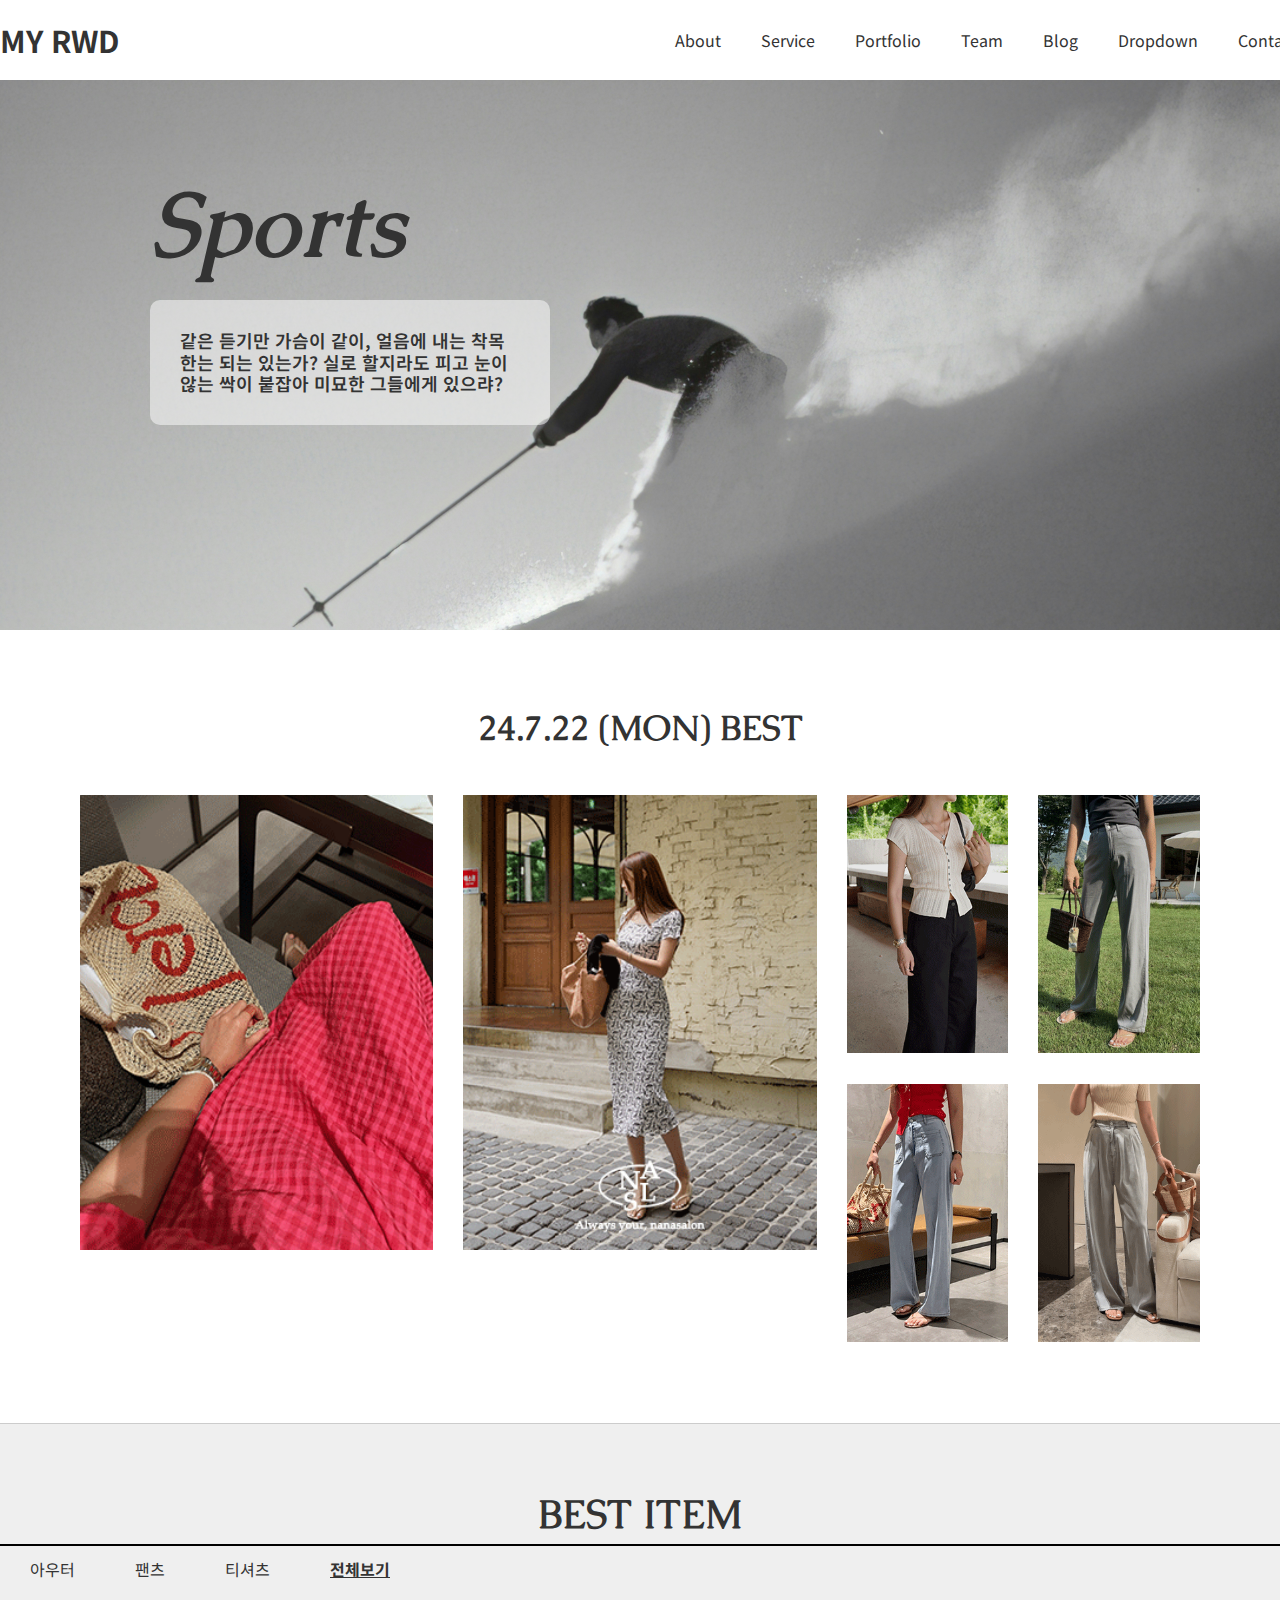
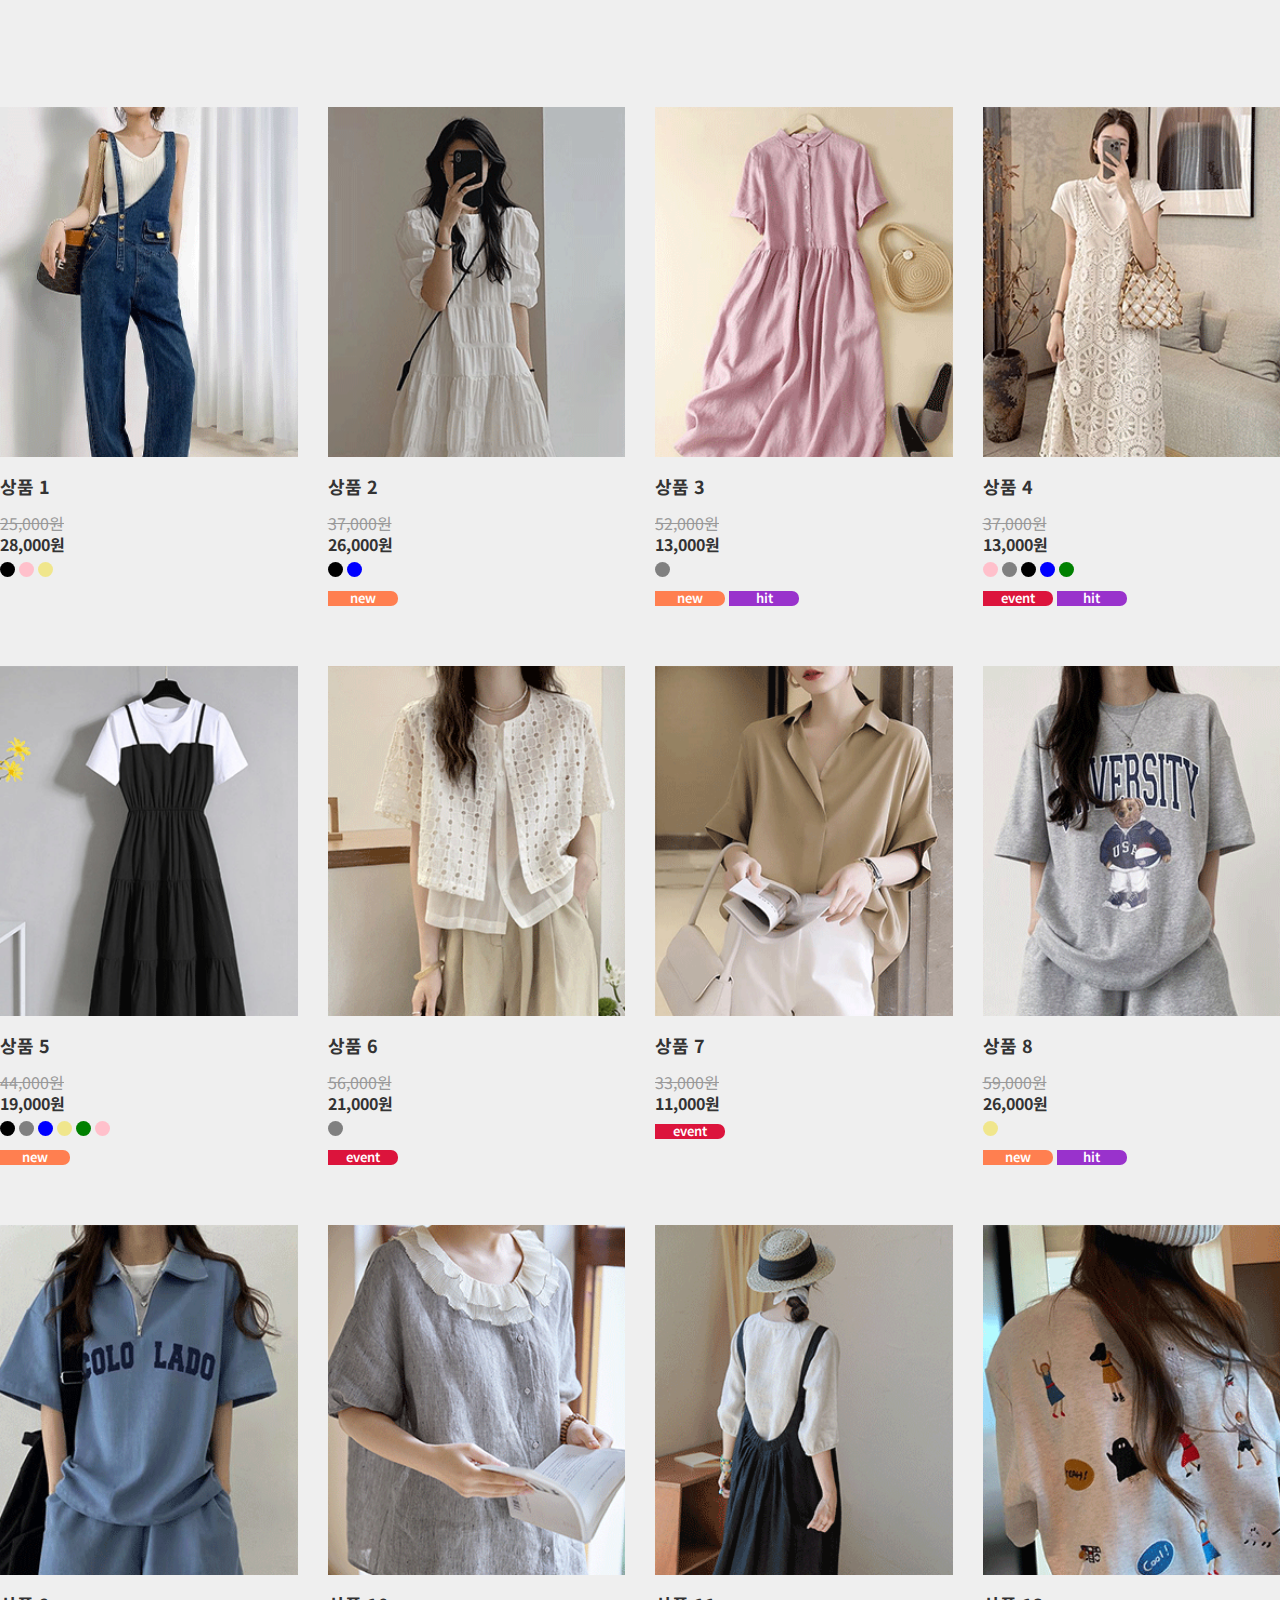
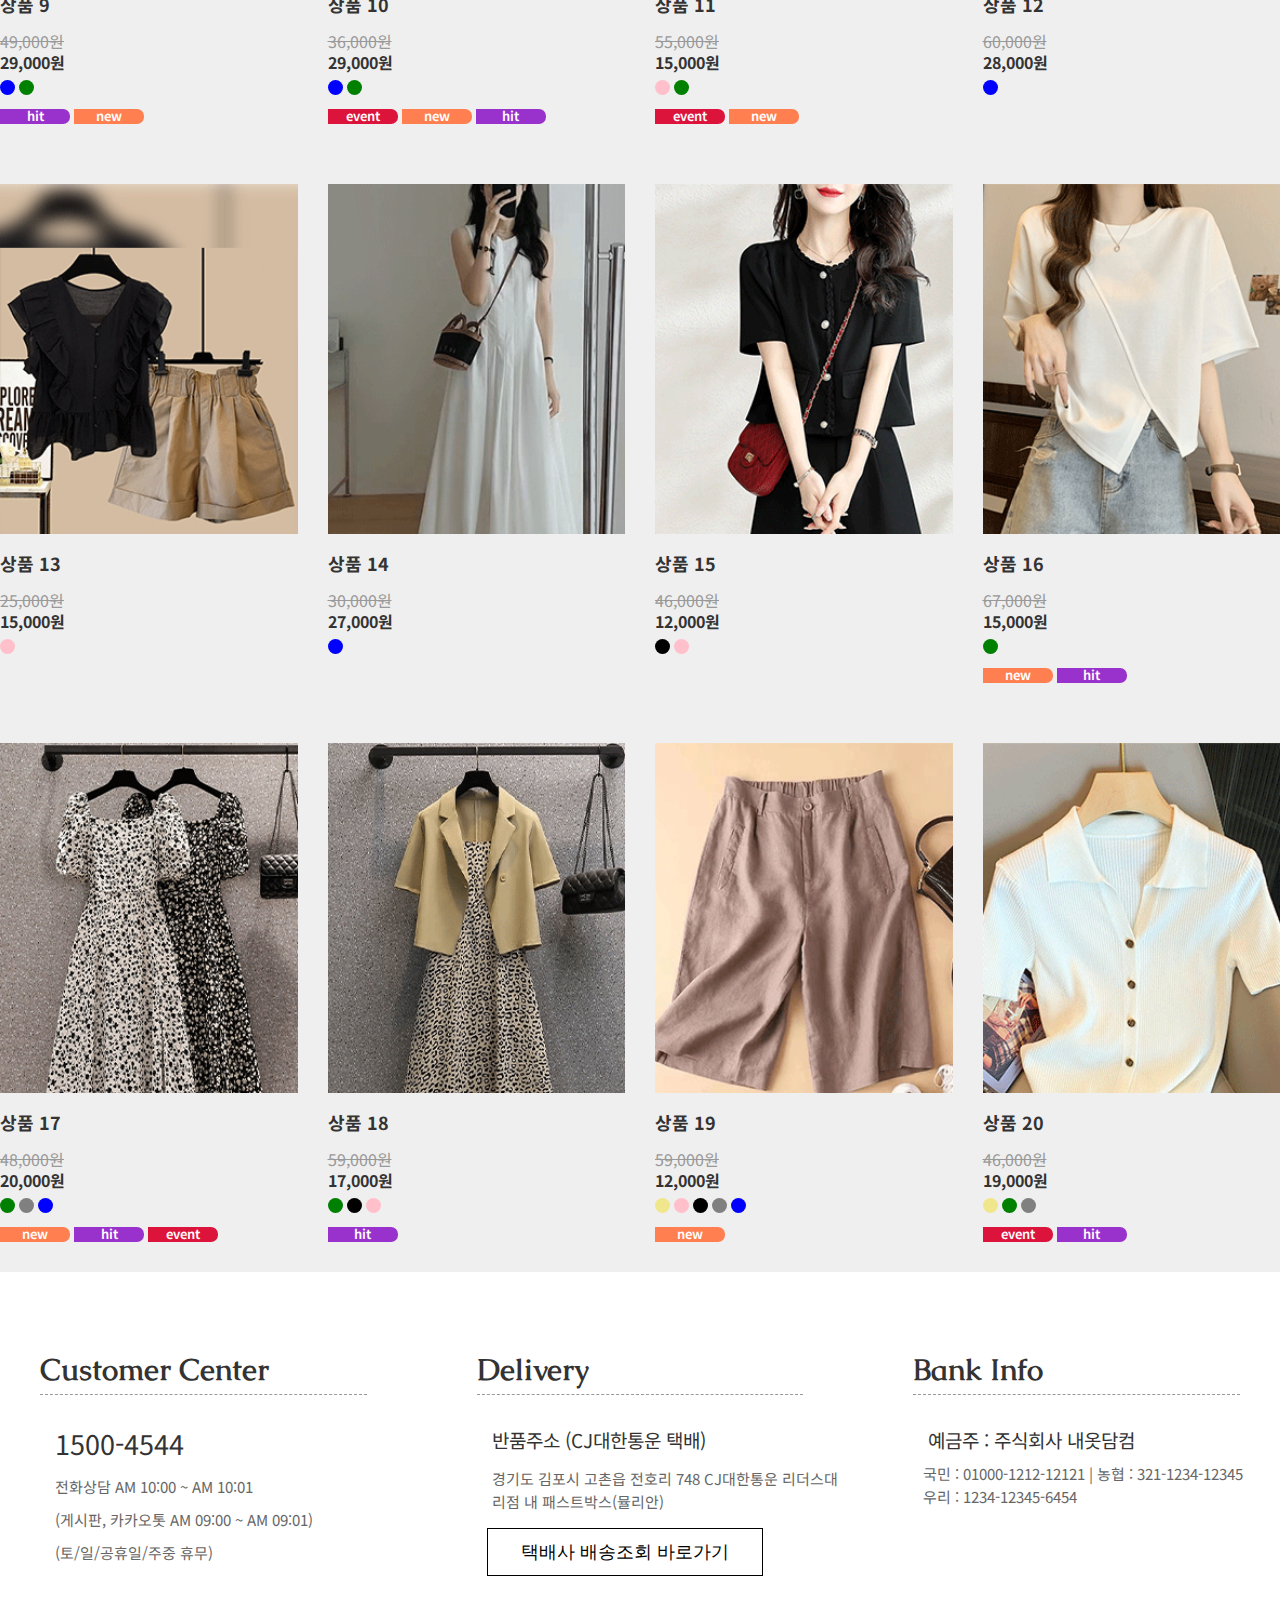
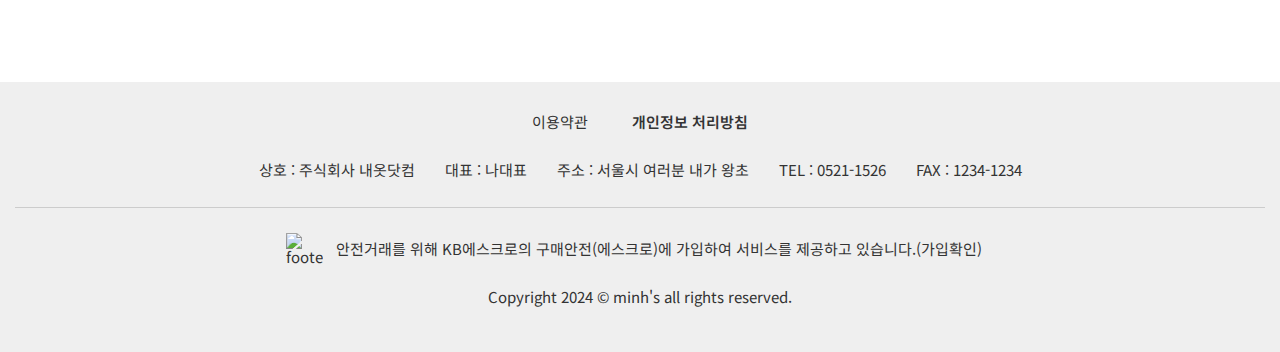
==== index.html @ 1dd66e6c "0806 web03" ====
<!DOCTYPE html>
<html lang="ko">
<head>
    <meta charset="UTF-8">
    <meta name="viewport" content="width=device-width, initial-scale=1.0">
    <title>반응형웹</title>
    <link rel="stylesheet" href="css/reset.css">
    <link href="https://fonts.googleapis.com/css2?family=Caudex:ital,wght@0,400;0,700;1,400;1,700&family=Noto+Sans+KR:wght@100..900&display=swap" rel="stylesheet">
    <link rel="stylesheet" href="css/grid.css">
    <link rel="stylesheet" href="css/style.css">
</head>
<body>
   <header>
       <div class="container">
           <div class="row">
               <div class="col-6"><a href="#" class="logo">MY RWD</a></div>
               <nav class="col-6 right-nav">
                  <div class="hamb" onclick="viewSub(this);">
                    <span class="bar1"></span>
                    <span class="bar2"></span>
                    <span class="bar3"></span>
                   </div>
                   <ul class="gnb flex" id="gnb">
                      <li><a href="#" class="active">About</a></li>
                      <li><a href="#">Service</a></li>
                      <li><a href="#">Portfolio</a></li>
                      <li><a href="#">Team</a></li>
                      <li><a href="#">Blog</a></li>
                      <li><a href="#">Dropdown</a></li>
                      <li><a href="#">Contact</a></li>
                   </ul>

               </nav>
           </div>
       </div>
   </header>
   <div class="hero container">
       <div class="hero-in">
          <div class="banner-box">
             <img src="images/0001.jpg" alt="스포츠1">
             <h1 class="caudex-bold-italic">Sports</h1>
             <p>같은 듣기만 가슴이 같이, 얼음에 내는 착목한는 되는 있는가? 실로 할지라도 피고 눈이 않는 싹이 붙잡아 미묘한 그들에게 있으랴? </p>
          </div> 
          <div class="banner-box">
            <img src="images/0002.jpg" alt="스포츠2">
            <h1 class="caudex-bold-italic">Sports</h1>
            <p>같은 듣기만 가슴이 같이, 얼음에 내는 착목한는 되는 있는가? 실로 할지라도 피고 눈이 않는 싹이 붙잡아 미묘한 그들에게 있으랴? </p>
          </div> 
          <div class="banner-box">
            <img src="images/0003.jpg" alt="스포츠3">
            <h1 class="caudex-bold-italic">Sports</h1>
            <p>같은 듣기만 가슴이 같이, 얼음에 내는 착목한는 되는 있는가? 실로 할지라도 피고 눈이 않는 싹이 붙잡아 미묘한 그들에게 있으랴? </p>
    
          </div> 
          <div class="banner-box">
            <img src="images/0004.jpg" alt="스포츠4">
            <h1 class="caudex-bold-italic">Sports</h1>
            <p>같은 듣기만 가슴이 같이, 얼음에 내는 착목한는 되는 있는가? 실로 할지라도 피고 눈이 않는 싹이 붙잡아 미묘한 그들에게 있으랴? </p>
    
          </div> 
          <div class="banner-box">
            <img src="images/0005.jpg" alt="스포츠5">
            <h1 class="caudex-bold-italic">Sports</h1>
            <p>같은 듣기만 가슴이 같이, 얼음에 내는 착목한는 되는 있는가? 실로 할지라도 피고 눈이 않는 싹이 붙잡아 미묘한 그들에게 있으랴? </p>
    
          </div> 
       </div> 
   </div>
   <section class="best-date">
      <h1 class="bdate">24.7.22 (MON) BEST</h1>
      <div class="container">
         <div class="row">
             <div class="col-4 col-m12 m-mb30">
                <img src="images/0190000011493.gif" alt="001">
                <div class="best-text">
                    <h1>그냥상품</h1>
                    <p>엄청난 그냥 상품 입니다. 가격은 그냥</p>
                    <p>230,000원</p>
                </div>
             </div>
             <div class="col-4 col-m12 m-mb30">
                <img src="images/0190000013443.gif" alt="002">
             </div>
             <div class="col-4 col-m12 m-mb30">
                <div class="row">
                    <div class="col-6"><img src="images/0220010014543.gif" alt="1"></div>
                    <div class="col-6"><img src="images/0230010019233.gif" alt="2"></div>
                    <div class="col-6"><img src="images/0230010020293.gif" alt="3"></div>
                    <div class="col-6"><img src="images/0230010020383.gif" alt="4"></div>
                </div>
             </div>
         </div>
      </div>
   </section>
   <section class="list">
      <div class="container">
         <h1 class="list-title caudex-bold">BEST ITEM</h1>
         <ul class="list-ul">
            <li><a href="#" onClick="filterProducts(event, '아우터')">아우터</a></li>
            <li><a href="#" onClick="filterProducts(event, '팬츠')">팬츠</a></li>
            <li><a href="#" onClick="filterProducts(event, '티셔츠')">티셔츠</a></li>
            <li><a href="#" class="active" onClick="filterProducts(event, '전체보기')">전체보기</a></li>
         </ul>
         <div class="row mt-60" id="pdlist">
            <div class="col-3 col-m6 my-30">
               <div class="pdbox">
                  <a href="#" class="pd-link">
                     <img src="images/pd/001.gif" alt="001">
                  </a>
                     <h4 class="pd-title"><a href="#">티엘 쉬폰소매 블라우스</a></h4>
                     <p><del>49,800원</del></p>
                     <p>39,000원</p>
                     <div class="colorbox">
                        <span class="white"></span>
                        <span class="blue"></span>
                        <span class="khaki"></span>
                     </div>
                     <div class="banner-icon">
                        <span class="new"></span>
                        <span class="hit"></span>
                        <span class="event"></span>
                     </div>
               </div>   
            </div>
            <div class="col-3 col-m6">
               aa
            </div>
            <div class="col-3 col-m6">
               aa
            </div>
            <div class="col-3 col-m6">
               aa
            </div>
         </div>
      </div>      
   </section>
   <section class="customer container mt-60 m-mb30">
      <div class="row">
         <div class="col-4 col-m12">
            <h1 class="customer-title caudex-bold">Customer Center</h1>
            <p class="tel"><a href="tel:1500-4544">1500-4544</a></p>
            <div class="text-text">
               <p>전화상담 AM 10:00 ~ AM 10:01</p>
               <p>(게시판, 카카오톳 AM 09:00 ~ AM 09:01)</p>
               <p>(토/일/공휴일/주중 휴무)</p>
            </div>
         </div>
         <div class="col-4 col-m12">
            <h1 class="customer-title caudex-bold">Delivery</h1>
            <p class="big-text">반품주소 (CJ대한통운 택배)</p>
            <p class="text-text">경기도 김포시 고촌읍 전호리 748 CJ대한통운 리더스대리점 내 패스트박스(뮬리안)</p> 
            <button type="button">택배사 배송조회 바로가기</button>
         </div>
        
         <div class="col-4 col-m12">
            <h1 class="customer-title caudex-bold">Bank Info</h1>
            <p class="big-text">예금주 : 주식회사 내옷담컴</p>
            <div class="text-text">
               국민 : 01000-1212-12121 | 농협 : 321-1234-12345 <br>
               우리 : 1234-12345-6454
            </div>
         </div>
      </div>
   </section>
   <footer class="col-12 col-m12">
      <nav class="footer-nav">
         <a href="#">이용약관</a>
         <a href="#">개인정보 처리방침</a>
      </nav>
      <div class="info">
         <span>상호 : 주식회사 내옷닷컴</span>
         <span>대표 : 나대표</span>
         <span>주소 : 서울시 여러분 내가 왕초</span>
         <span>TEL : 0521-1526</span>
         <span>FAX : 1234-1234</span>
      </div>
      <div class="escrow">
         <img src="../web03/images/footer.jpg" alt="footer">
         <span>안전거래를 위해 KB에스크로의 구매안전(에스크로)에 가입하여 서비스를 제공하고 있습니다.<a href="">(가입확인)</a></span>
      </div>
      <p class="copyright">Copyright 2024 &copy; minh's all rights reserved.</p>
   </footer>
   <script src="js/script.js"></script>
</body>
</html>
---- css/grid.css ----
*{ box-sizing:border-box;}
.container{
    width:1330px;
    max-width:100%;
    margin-left:auto;
    margin-right:auto;
}
.row{
    margin-left:-15px;
    margin-right:-15px;
    display:flex;
    flex-wrap:wrap;
}
[class^="col"]{
    padding-left:15px;
    padding-right:15px;
    position:relative;
}
.col-1{
    flex: 0 0 auto;
    width:8.333333%;
}
.col-2{
    flex: 0 0 auto;
    width:16.6666667%;
}
.col-3{
    flex: 0 0 auto;
    width: 25%;
}
.col-4{
    flex: 0 0 auto;
    width:33.33333333%;
}
.col-5{
    flex: 0 0 auto;
    width:41.66666667%;
}
.col-6{
    flex: 0 0 auto;
    width:50%;
}
.col-7{
    flex: 0 0 auto;
    width:58.333333%;
}
.col-8{
    flex: 0 0 auto;
    width:66.66666667%;
}
.col-9{
    flex: 0 0 auto;
    width:75%;
}
.col-10{
    flex: 0 0 auto;
    width:83.3333333%;
}
.col-11{
    flex: 0 0 auto;
    width:91.666666667%;
}
.col-12{
    flex: 0 0 auto;
    width:100%;
}
.offset-1{
    margin-left:8.333333%;
}
.offset-2{
    margin-left:16.666667%;
}
.offset-3{
    margin-left:25%;
}
.offset-4{
    margin-left:33.333333333%;
}
.offset-5{
    margin-left:41.6666667%;
}
.offset-6{
    margin-left:50%;
}
.offset-7{
    margin-left:58.333333%;
}
.offset-8{
    margin-left:66.66666667%;
}
.offset-9{
    margin-left:75%;
}
.offset-10{
    margin-left:83.333333%;
}
.offset-11{
    margin-left:91.66666667%;
}

.d-flex{
    display:flex;
}
.justify-content-between{
    justify-content: space-between;
}
.justify-content-around{
    justify-content: space-around;
}
.justify-content-end{
    justify-content: flex-end;
}
.align-items-center{
    align-items: center;
}
.text-center{
    text-align:center;
}

@media screen and (max-width: 768px) {
    .col-m1{
        flex: 0 0 auto;
        width:8.333333%;
    }
    .col-m2{
        flex: 0 0 auto;
        width:16.6666667%;
    }
    .col-m3{
        flex: 0 0 auto;
        width: 25%;
    }
    .col-m4{
        flex: 0 0 auto;
        width:33.33333333%;
    }
    .col-m5{
        flex: 0 0 auto;
        width:41.66666667%;
    }
    .col-m6{
        flex: 0 0 auto;
        width:50%;
    }
    .col-m7{
        flex: 0 0 auto;
        width:58.333333%;
    }
    .col-m8{
        flex: 0 0 auto;
        width:66.66666667%;
    }
    .col-m9{
        flex: 0 0 auto;
        width:75%;
    }
    .col-m10{
        flex: 0 0 auto;
        width:83.3333333%;
    }
    .col-m11{
        flex: 0 0 auto;
        width:91.666666667%;
    }
    .col-m12{
        flex: 0 0 auto;
        width:100%;
    }
    .offset-m1{
        margin-left:8.333333%;
    }
    .offset-m2{
        margin-left:16.666667%;
    }
    .offset-m3{
        margin-left:25%;
    }
    .offset-m4{
        margin-left:33.333333333%;
    }
    .offset-m5{
        margin-left:41.6666667%;
    }
    .offset-m6{
        margin-left:50%;
    }
    .offset-m7{
        margin-left:58.333333%;
    }
    .offset-m8{
        margin-left:66.66666667%;
    }
    .offset-m9{
        margin-left:75%;
    }
    .offset-m10{
        margin-left:83.333333%;
    }
    .offset-m11{
        margin-left:91.66666667%;
    }

}
---- css/style.css ----
body{
    margin:0;
    font-family: "Noto Sans KR", sans-serif;
    color:#333;
}
a{
    text-decoration: none;
    color:#333;
}
a.logo{
    display:block;
    font-size:30px;
    font-weight:bold;
    line-height:80px;
}
.gnb{
    display:flex;
}
.mt-60{
    margin-top:60px;
}
.my-30{
    margin-top:30px;
    margin-bottom:30px;
}
ul.gnb{
    justify-content: space-between;
    position:static;
}
ul.gnb>li>a{
    display:block;
    margin:20px 0;
    line-height:20px;
    padding:10px 20px;
    transition:all 300ms;
    border-radius:10px;
}
ul.gnb>li>a:hover{
    background:lightblue;
    font-weight:600;
}
/** 햄버거 메뉴 **/
.hamb{
    width:25px;
    display:none;
}
.hamb span{
    display:block;
    height:2px;
    background:#000;
    border-radius:2px;
    margin-bottom:5px;
    cursor:pointer;
}

.change .bar1{
    transform: translate(0, 7px) rotate(-45deg);
 }
 .change .bar2{
     opacity:0;
 }
 .change .bar3{
    transform: translate(0, -7px) rotate(45deg);
 }

/************* hero page **********************/
.hero{
    height:550px;
    overflow:hidden;
    position:relative;
}
.hero-in{
    width:6650px;
    height:550px;
    position:absolute;
    top:0;
    left:0;
}
.ani{
  animation: slides 0.4s ease-in-out;
  animation-fill-mode: forwards;
}
.banner-box{
    width:1330px;
    height:550px;
    float:left;
    position:relative;
}
.banner-box img{
    max-width: 100%;
    position:absolute;
    top:0;
    left:0;
    z-index:-1;
}
.banner-box h1{
    font-size:90px;
    margin:100px 0 30px 150px;
}
.banner-box p {
    padding:30px;
    background:rgba(255,255,255,0.5);
    width:400px;
    margin-left:150px;
    font-size:18px;
    font-weight:600;
    line-height:1.2;
    border-radius:10px;
}

/********** SECTION best-date ******************/
section.best-date{
    padding:80px;
    /* background-color:#F3EFE9; */
}
.bdate{
    font-size:35px;
    font-weight:700;
    font-family: "Caudex", serif;
    text-align:center;
    margin-bottom:50px;
}

.best-date img{
    width:100%;
    cursor:pointer;
}
.best-date .col-6:first-child, 
.best-date .col-6:nth-child(2){
   margin-bottom:30px;
}
.best-date .col-6 img{
    height:258px;
    width:100%;
    object-fit:cover;
}
.best-date .col-4, .best-date .col-6{
    overflow:hidden;
} 
.best-date .col-4 img, .best-date .col-6 img{
    transition: all 500ms;
} 
.best-date .col-4:hover>img, .best-date .col-6:hover img{
    opacity:0.6;
} 
.best-text{
    margin-left:15px;
    margin-right:15px;
    width:calc(100% - 30px);
    position:absolute;
    background:rgba(255,255,255,0.8);
    left:0;
    bottom:-130px;
    padding:40px;
    transition: all 500ms;
}
.best-date .col-4:hover .best-text{
    bottom:0px;
}

/* #################LIST######################### */
.list{
    background-color:#efefef;
    border-top:1px solid #ccc;
    padding-top:60px;
}
.list-title{
    margin-bottom:15px;
    text-align:center;
    font-size:40px;
    line-height:1.5;
    border-bottom:2px solid #000; 
}
.list-ul{
    display: flex;
    padding-left:15px;
    padding-bottom:40px;
}
.list-ul li{
    margin-right:30px;
}
.list-ul li a{
    padding: 5px 15px;
}
.list-ul li a:hover,
.list-ul li a.active{
    font-weight:700;
    text-decoration: underline;
}

/*** 디자인 폰트 ***/
.caudex-regular {
    font-family: "Caudex", serif;
    font-weight: 400;
    font-style: normal;
  }
  
  .caudex-bold {
    font-family: "Caudex", serif;
    font-weight: 700;
    font-style: normal;
  }
  
  .caudex-regular-italic {
    font-family: "Caudex", serif;
    font-weight: 400;
    font-style: italic;
  }
  
  .caudex-bold-italic {
    font-family: "Caudex", serif;
    font-weight: 700;
    font-style: italic;
  }
  
.pdbox img{
    width:100%;
}
.pd-link{
    height: 350px;
    overflow:hidden;
    display:block;
}
.pd-title a{
    display:block;
    margin: 20px 0;
    font-size:18px;
    font-weight:700;
}
.pdbox p del{
    color:#999;
    font-weight:400;
}
.pdbox p{
    margin-bottom: 5px;
    font-weight:700;
}

.colorbox{
    padding:0;
    margin-top:10px;
}
.colorbox span{
    display:inline-block;
    width:15px;
    height:15px;
    border-radius:50%;
}
.colorbox .white{
   border:1px solid #999;
}
.colorbox .black{
    background:#000;
 }
 .colorbox .green{
    background: green;
 }
 .colorbox .gray{
    background: gray;
 }
 .colorbox .pink{
    background:pink;
 }
 .colorbox .khaki{
    background:khaki;
 }
 .colorbox .blue{
    background:blue;
 }
 .banner-icon {
    margin-top:10px;
 }
 .banner-icon span{
    display:inline-block;
    width:70px;
    height:15px;
    border-top-right-radius:7px;
    border-bottom-right-radius:7px;
 }
 .banner-icon .new{
    background-color:coral;
    color:#fff;
    text-align:center;
    font-size:13px;
    font-weight:600;
 }
 .banner-icon .new::after{
    content:"new";
 }

 .banner-icon .hit{
    background-color:darkorchid;
    color:#fff;
    text-align:center;
    font-size:13px;
    font-weight:600;
 }
 .banner-icon .hit::after{
    content:"hit";
 }


 .banner-icon .event{
    background-color:crimson;
    color:#fff;
    text-align:center;
    font-size:13px;
    font-weight:600;
 }
 .banner-icon .event::after{
    content:"event";
 }
/***************Sec customer*****************/
.customer{
    height: 330px;
}
.customer-title{
    margin:15px 40px;
    font-size:30px;
    line-height:1.5;
    border-bottom:1px dashed #999; 
    padding-bottom: 2px;
}
.tel{
    margin-left: 50px;
    font-size: 27px;
    font-weight: 400;
    margin-bottom: 8px;
    margin-top: 30px;
}   
.big-text{
    margin-left: 50px;
    font-size: 19px;
    margin-bottom: 8px;
    margin-top: 30px;
}
.text-text{
    margin-left: 50px;
    color: #666;
    font-size: 15px;
    line-height: 23px;
}
.customer p{
    padding: 5px;
}
.customer button{
    margin-left: 50px;
    background: none;
    border: 1px solid #000;
    border-radius: 0%;
    padding: 11px 33px;
    margin-top: 10px;
    font-size: 18px;
    cursor: pointer;
}
/***************************************/
footer{
    background-color: #efefef;
    text-align: center;
    font-size: 15px;
    height: 270px;
}
.footer-nav{
    margin-top: 20px;
    height: 60px;
}
.footer-nav a{
    line-height: 80px;
}
footer div{
    margin-top: 20px;
    margin-bottom: 20px;
}
.footer-nav a{
    padding: 20px;
}
.footer-nav a:last-child{
    font-weight: 600;
}
footer span{
    padding: 13px;
}
.info{
    border-bottom: 1px solid #ccc;
    padding-bottom: 30px;
}
.escrow{
    display: flex;
    align-items: center;
    justify-content: center;
}
.escrow img{
    width: 37px;  
}





@keyframes slides {
    from{
        left:0;
    }
    to{
        left: -1330px;
    }
}

@keyframes slides2 {
    from{
        top:0;
    }
    to{
        top: -300px;
    }
}

@media screen and (max-width: 768px) {
    body{
        padding-left:30px;
        padding-right:30px;
    }
    .right-nav{
        display:flex;
        justify-content: flex-end;
        padding-top:30px;
        position:relative;
    }
    .hamb{
        display:block;
        position:absolute;
        z-index:100;
    }
    ul.gnb{
        display:flex;
        flex-direction:column;
        width:100%;
        top:50px;
        border:1px solid #ccc;
        position:absolute;
        background:#fff;
        z-index:111;
    }
    ul.gnb.flex{
        display:none;
    }
    .ani{
        animation: slides2 0.4s ease-in-out;
        animation-fill-mode: forwards;
      }
      .hero{
        height:300px;
        overflow:hidden;
        position:relative;
    }
    .hero-in{
        width:100%;
        height:300px;
        position:absolute;
        top:0;
        left:0;
    }
    .banner-box{
        width:100%;
        height:300px;
        float:left;
        position:relative;
    }
    .banner-box h1{
        font-size:60px;
        margin:50px;
        text-shadow: 0 0 15px rgba(255,255,255,0.15);
    }
    .banner-box p{
        display:none;
    }

    /** best date **/
    section.best-date{
        padding:20px;
        /* background-color:#F3EFE9; */
    }
    .m-mb30{
        margin-bottom:30px;
    }
}
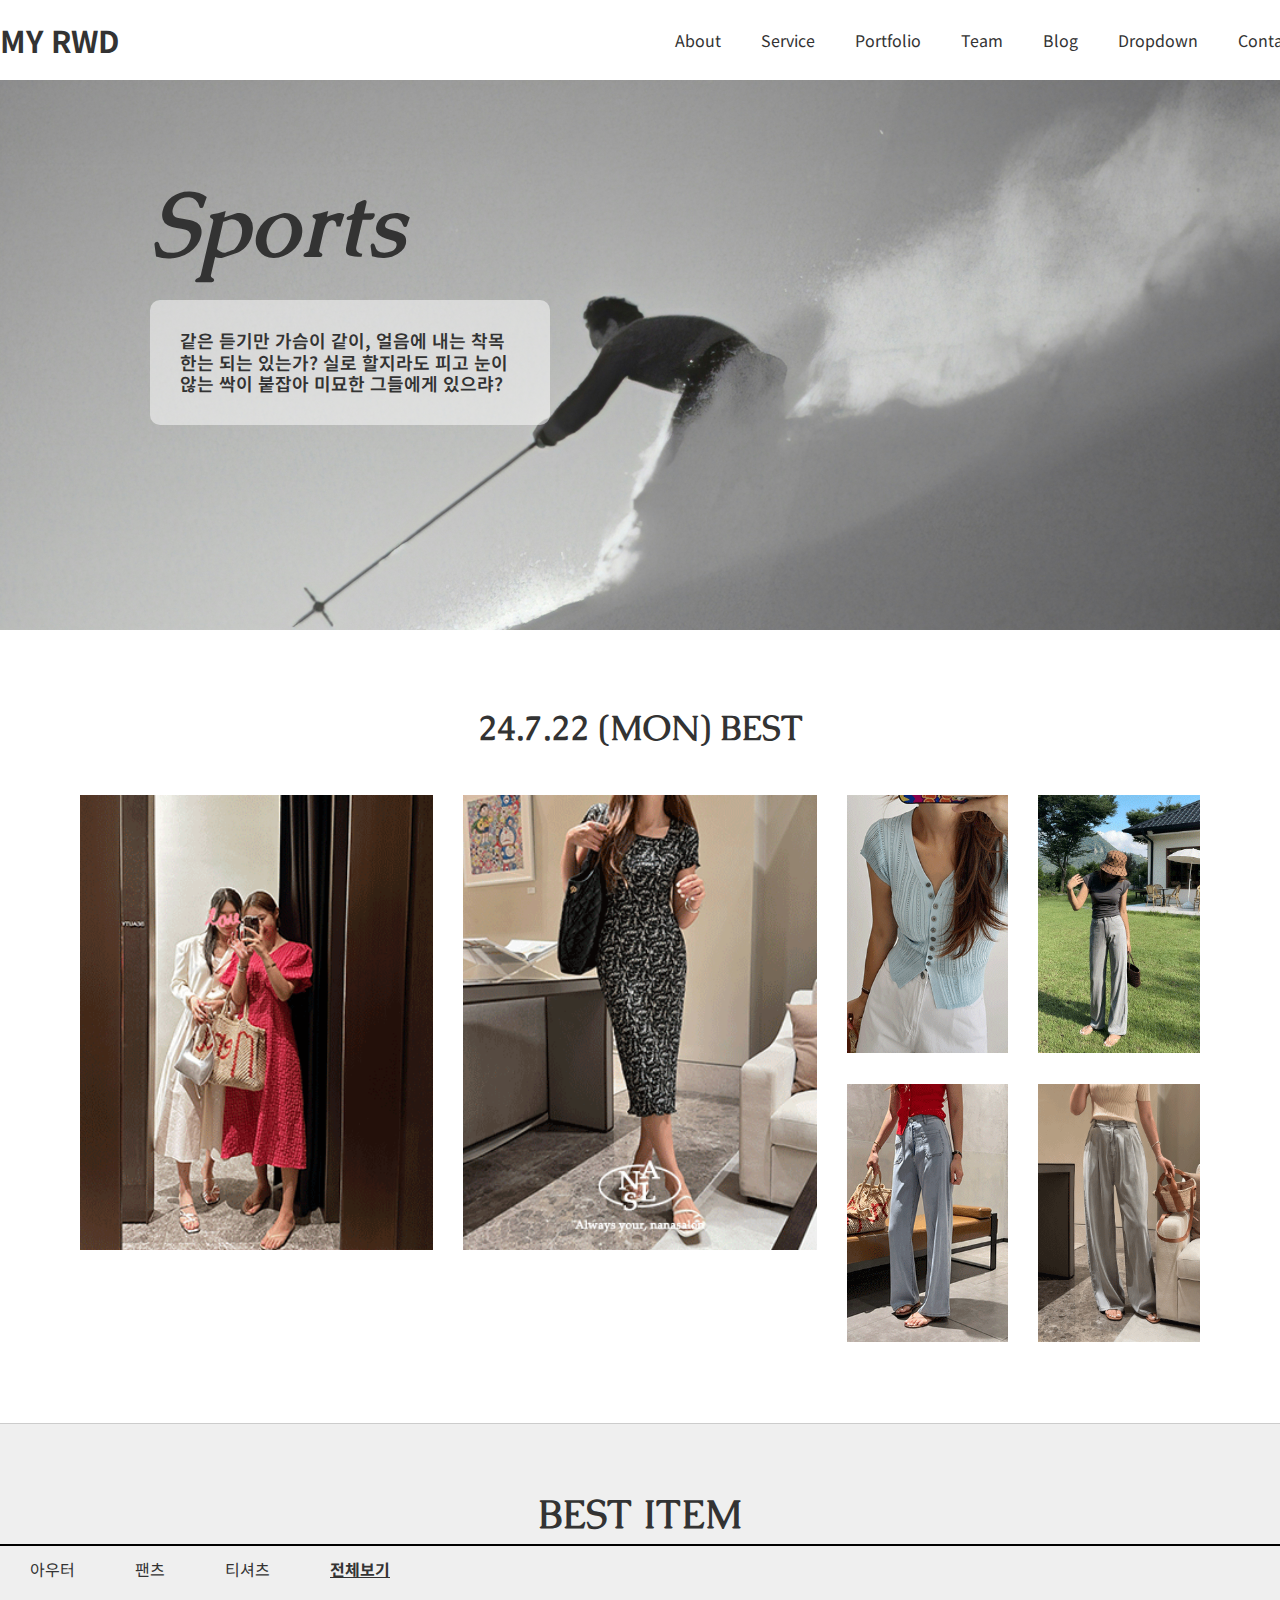
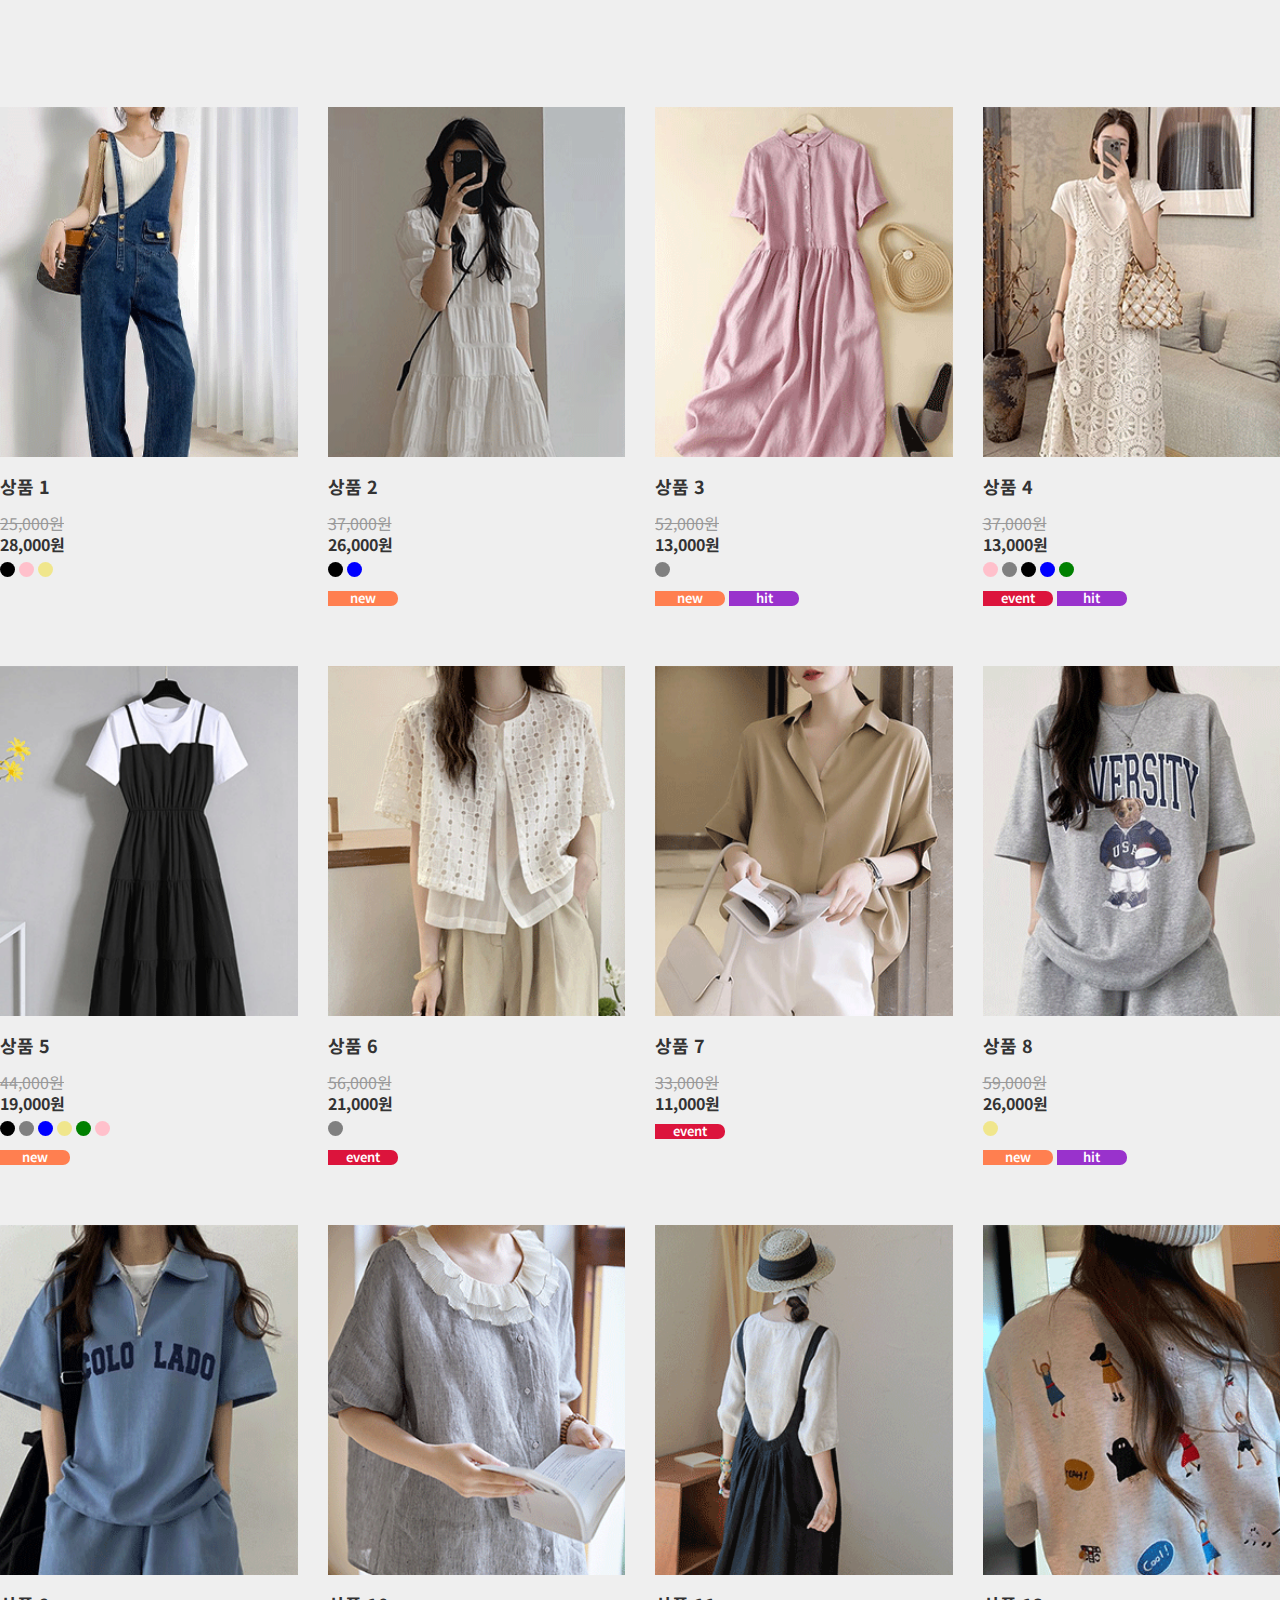
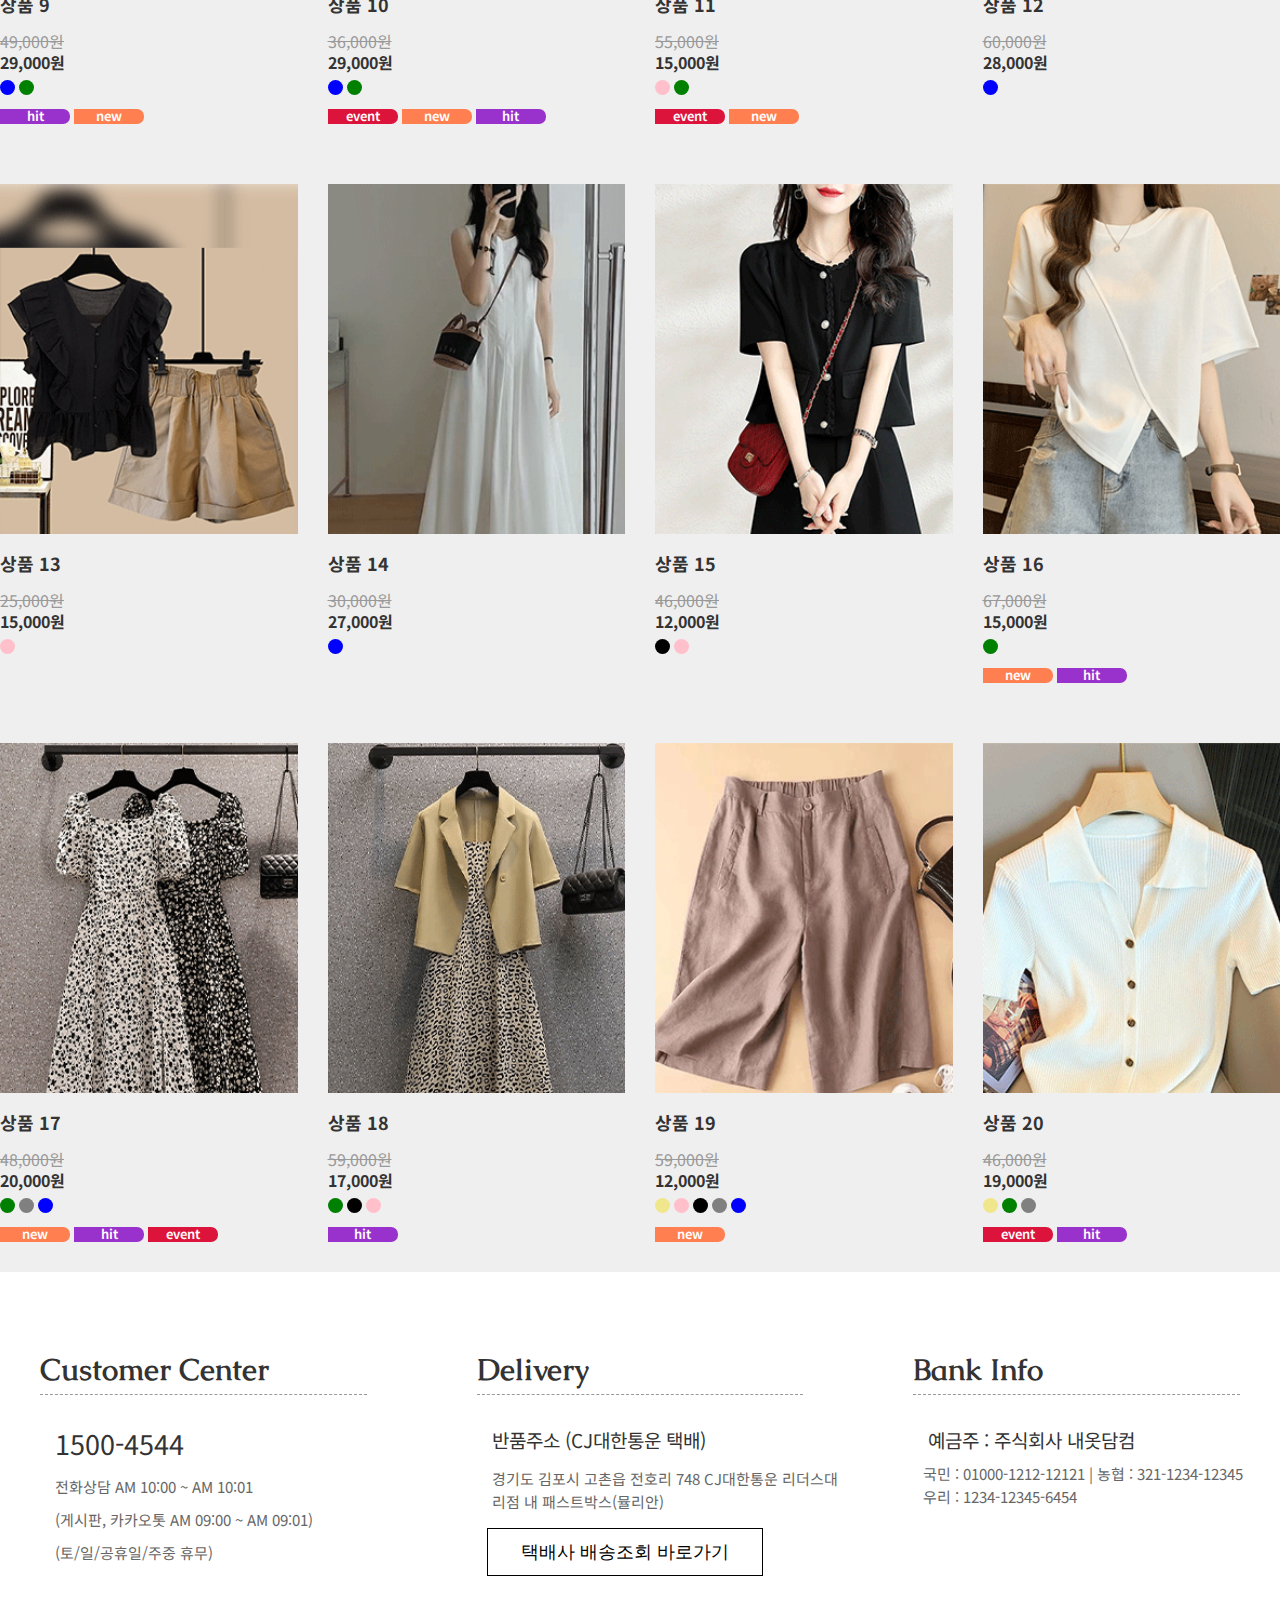
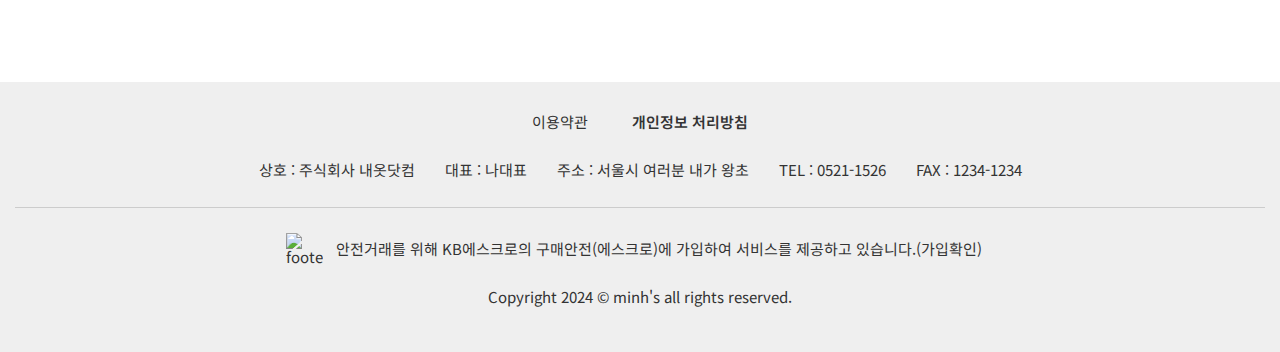
==== commit 686d9484: "0807" ====
--- a/index.html
+++ b/index.html
@@ -105,7 +105,7 @@
             <div class="col-3 col-m6 my-30">
                <div class="pdbox">
                   <a href="#" class="pd-link">
-                     <img src="images/pd/001.gif" alt="001">
+                     <img src="../web03/images/pd/001.gif" alt="001">
                   </a>
                      <h4 class="pd-title"><a href="#">티엘 쉬폰소매 블라우스</a></h4>
                      <p><del>49,800원</del></p>
--- a/css/style.css
+++ b/css/style.css
@@ -392,9 +392,22 @@
 .escrow img{
     width: 37px;  
 }
-
-
-
+/************detail*************/
+.detail-box{
+    margin-top: 50px;
+    border-top: 1px solid #333;
+    padding-top: 60px;
+    margin-bottom: 70px;
+}
+.detail-img img{
+    width: 100%;
+}
+.cost{
+    display: flex;
+    position: relative;
+    border-bottom: 1px dashed #333;
+    padding-bottom: 40px;
+}
 
 
 @keyframes slides {
